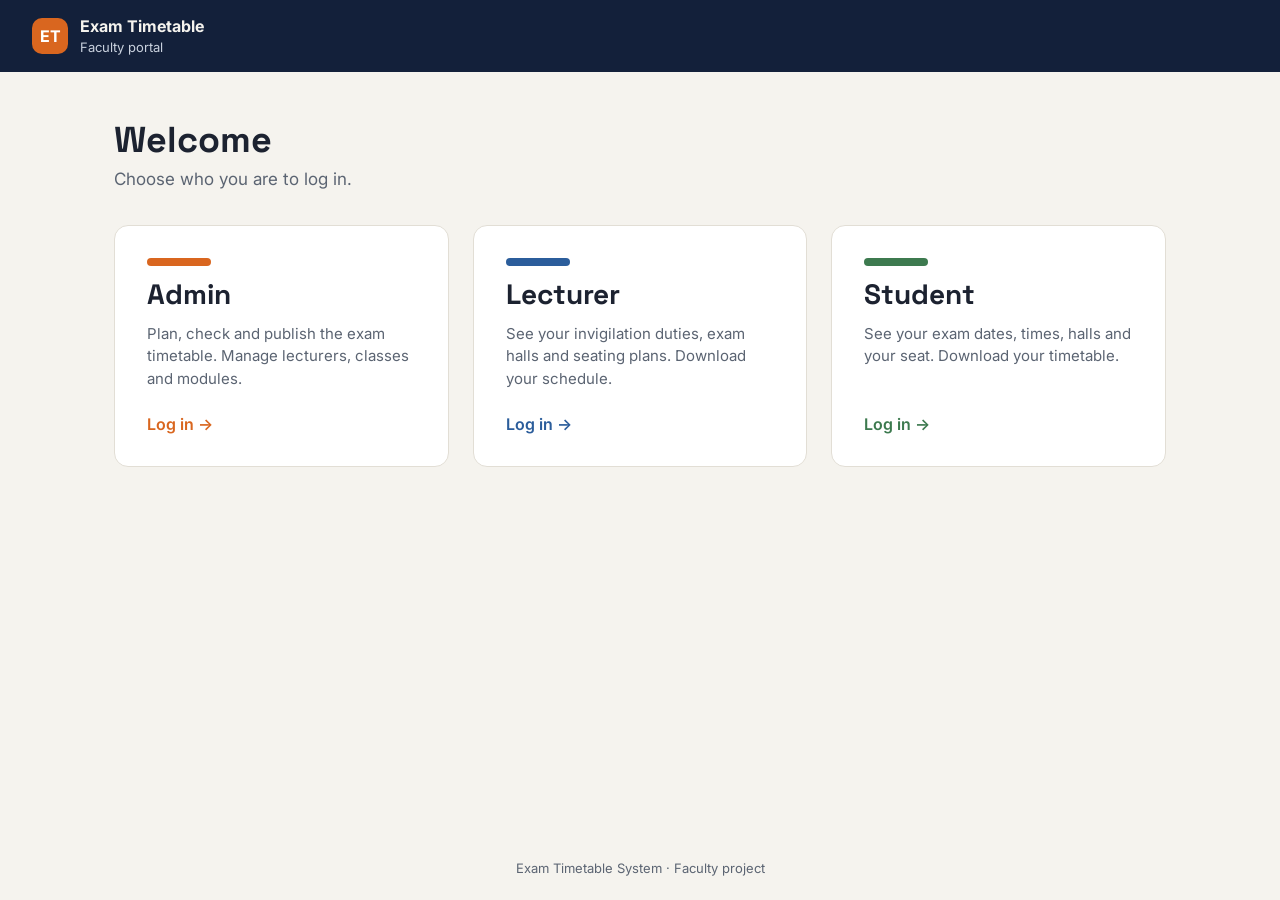
==== index.html @ 415d648c "Step 1: front page and logins" ====
<!DOCTYPE html>
<html lang="en">
<head>
  <meta charset="UTF-8">
  <meta name="viewport" content="width=device-width, initial-scale=1">
  <title>Exam Timetable — Faculty Portal</title>
  <link rel="preconnect" href="https://fonts.googleapis.com">
  <link href="https://fonts.googleapis.com/css2?family=Inter:wght@400;500;600;700&family=Space+Grotesk:wght@500;600;700&display=swap" rel="stylesheet">
  <link rel="stylesheet" href="css/style.css">
</head>
<body>
  <header class="topbar">
    <a class="brand" href="index.html">
      <div class="brand-mark">ET</div>
      <div class="brand-text"><strong>Exam Timetable</strong><span>Faculty portal</span></div>
    </a>
  </header>

  <main>
    <h1 class="page-title">Welcome</h1>
    <p class="page-sub">Choose who you are to log in.</p>

    <div class="roles">
      <a class="role-card admin" href="login.html?role=admin">
        <div class="bar"></div>
        <h2>Admin</h2>
        <p>Plan, check and publish the exam timetable. Manage lecturers, classes and modules.</p>
        <span class="go">Log in →</span>
      </a>
      <a class="role-card lecturer" href="login.html?role=lecturer">
        <div class="bar"></div>
        <h2>Lecturer</h2>
        <p>See your invigilation duties, exam halls and seating plans. Download your schedule.</p>
        <span class="go">Log in →</span>
      </a>
      <a class="role-card student" href="login.html?role=student">
        <div class="bar"></div>
        <h2>Student</h2>
        <p>See your exam dates, times, halls and your seat. Download your timetable.</p>
        <span class="go">Log in →</span>
      </a>
    </div>
  </main>

  <footer>Exam Timetable System · Faculty project</footer>
</body>
</html>
---- css/style.css ----
/* ===== Exam Timetable — shared styles ===== */
:root {
  --navy: #13203a;
  --navy-2: #1d2f52;
  --bg: #f5f3ee;
  --card: #ffffff;
  --line: #e2ded5;
  --ink: #1c2230;
  --muted: #5b6472;
  --orange: #d9661f;
  --blue: #2b5d9b;
  --green: #3d7a4f;
  --red: #b3261e;
  --radius: 14px;
}

* { box-sizing: border-box; margin: 0; padding: 0; }

body {
  font-family: "Inter", system-ui, sans-serif;
  background: var(--bg);
  color: var(--ink);
  min-height: 100vh;
  display: flex;
  flex-direction: column;
}

h1, h2, h3 { font-family: "Space Grotesk", "Inter", sans-serif; line-height: 1.15; }
a { color: inherit; }

/* ----- Top bar ----- */
.topbar {
  background: var(--navy);
  color: #f5f3ee;
  padding: 16px 32px;
  display: flex;
  align-items: center;
  justify-content: space-between;
  gap: 16px;
}
.brand { display: flex; align-items: center; gap: 12px; text-decoration: none; }
.brand-mark {
  width: 36px; height: 36px; border-radius: 10px;
  background: var(--orange); display: grid; place-items: center;
  font-weight: 700; color: #fff;
}
.brand-text strong { display: block; font-size: 16px; }
.brand-text span { font-size: 13px; color: #c9d1de; }
.topbar-right { display: flex; align-items: center; gap: 16px; font-size: 14px; color: #c9d1de; }

/* ----- Layout ----- */
main { flex: 1; width: 100%; max-width: 1100px; margin: 0 auto; padding: 48px 24px; }
.page-title { font-size: 36px; margin-bottom: 8px; }
.page-sub { color: var(--muted); font-size: 17px; margin-bottom: 36px; }
footer { text-align: center; color: var(--muted); font-size: 13px; padding: 24px; }

/* ----- Role cards (front page) ----- */
.roles { display: grid; grid-template-columns: repeat(auto-fit, minmax(260px, 1fr)); gap: 24px; }
.role-card {
  background: var(--card);
  border: 1px solid var(--line);
  border-radius: var(--radius);
  padding: 32px;
  text-decoration: none;
  display: flex;
  flex-direction: column;
  gap: 12px;
  transition: transform .15s, box-shadow .15s, border-color .15s;
}
.role-card:hover, .role-card:focus-visible {
  transform: translateY(-3px);
  box-shadow: 0 10px 28px rgba(19, 32, 58, .10);
  border-color: var(--accent);
  outline: none;
}
.role-card .bar { width: 64px; height: 8px; border-radius: 4px; background: var(--accent); }
.role-card h2 { font-size: 28px; }
.role-card p { color: var(--muted); font-size: 15px; line-height: 1.5; }
.role-card .go { margin-top: auto; padding-top: 12px; font-weight: 600; color: var(--accent); }
.admin    { --accent: var(--orange); }
.lecturer { --accent: var(--blue); }
.student  { --accent: var(--green); }

/* ----- Login form ----- */
.auth-box {
  max-width: 440px; margin: 0 auto;
  background: var(--card); border: 1px solid var(--line); border-radius: var(--radius);
  padding: 36px;
}
.auth-box .bar { width: 56px; height: 8px; border-radius: 4px; background: var(--accent); margin-bottom: 16px; }
.auth-box h1 { font-size: 30px; margin-bottom: 6px; }
.auth-box .hint { color: var(--muted); font-size: 14px; margin-bottom: 24px; }
.tabs { display: flex; background: var(--bg); border-radius: 10px; padding: 4px; margin-bottom: 20px; }
.tabs button {
  flex: 1; border: 0; background: transparent; padding: 10px; border-radius: 8px;
  font: inherit; font-weight: 600; color: var(--muted); cursor: pointer;
}
.tabs button.active { background: var(--card); color: var(--ink); box-shadow: 0 1px 3px rgba(0,0,0,.08); }

label { display: block; font-size: 14px; font-weight: 600; margin: 14px 0 6px; }
input, select {
  width: 100%; padding: 12px 14px; font: inherit; font-size: 15px;
  border: 1px solid var(--line); border-radius: 10px; background: #fff; color: var(--ink);
}
input:focus, select:focus { outline: 2px solid var(--accent, var(--blue)); outline-offset: 1px; border-color: transparent; }

.btn {
  display: inline-flex; align-items: center; justify-content: center; gap: 8px;
  padding: 12px 20px; border-radius: 10px; border: 0; cursor: pointer;
  font: inherit; font-weight: 600; font-size: 15px; text-decoration: none;
  background: var(--navy); color: #f5f3ee;
}
.btn:hover { background: var(--navy-2); }
.btn:disabled { opacity: .6; cursor: wait; }
.btn.full { width: 100%; margin-top: 22px; }
.btn.ghost { background: transparent; color: #f5f3ee; border: 1px solid #44557a; padding: 8px 14px; font-size: 14px; }
.btn.ghost:hover { background: var(--navy-2); }

.msg { margin-top: 16px; padding: 12px 14px; border-radius: 10px; font-size: 14px; line-height: 1.45; display: none; }
.msg.show { display: block; }
.msg.error { background: #fbe9e7; color: var(--red); }
.msg.ok    { background: #e7f3ea; color: var(--green); }
.back { display: inline-block; margin-top: 20px; font-size: 14px; color: var(--muted); }

/* ----- Big menu tiles (role home pages) ----- */
.tiles { display: grid; grid-template-columns: repeat(auto-fit, minmax(280px, 1fr)); gap: 24px; }
.tile {
  background: var(--card); border: 1px solid var(--line); border-radius: var(--radius);
  padding: 36px; text-decoration: none; display: flex; flex-direction: column; gap: 10px;
  transition: transform .15s, box-shadow .15s;
}
.tile:hover { transform: translateY(-3px); box-shadow: 0 10px 28px rgba(19,32,58,.10); }
.tile h2 { font-size: 26px; }
.tile p { color: var(--muted); font-size: 15px; line-height: 1.5; }
.tile .tag { font-size: 12px; font-weight: 700; letter-spacing: .08em; color: var(--accent, var(--orange)); }
.tile.soon { opacity: .55; pointer-events: none; }

.loading { color: var(--muted); padding: 40px 0; text-align: center; }

@media (max-width: 600px) {
  .topbar { padding: 14px 16px; }
  .brand-text span { display: none; }
  main { padding: 32px 16px; }
  .page-title { font-size: 28px; }
}
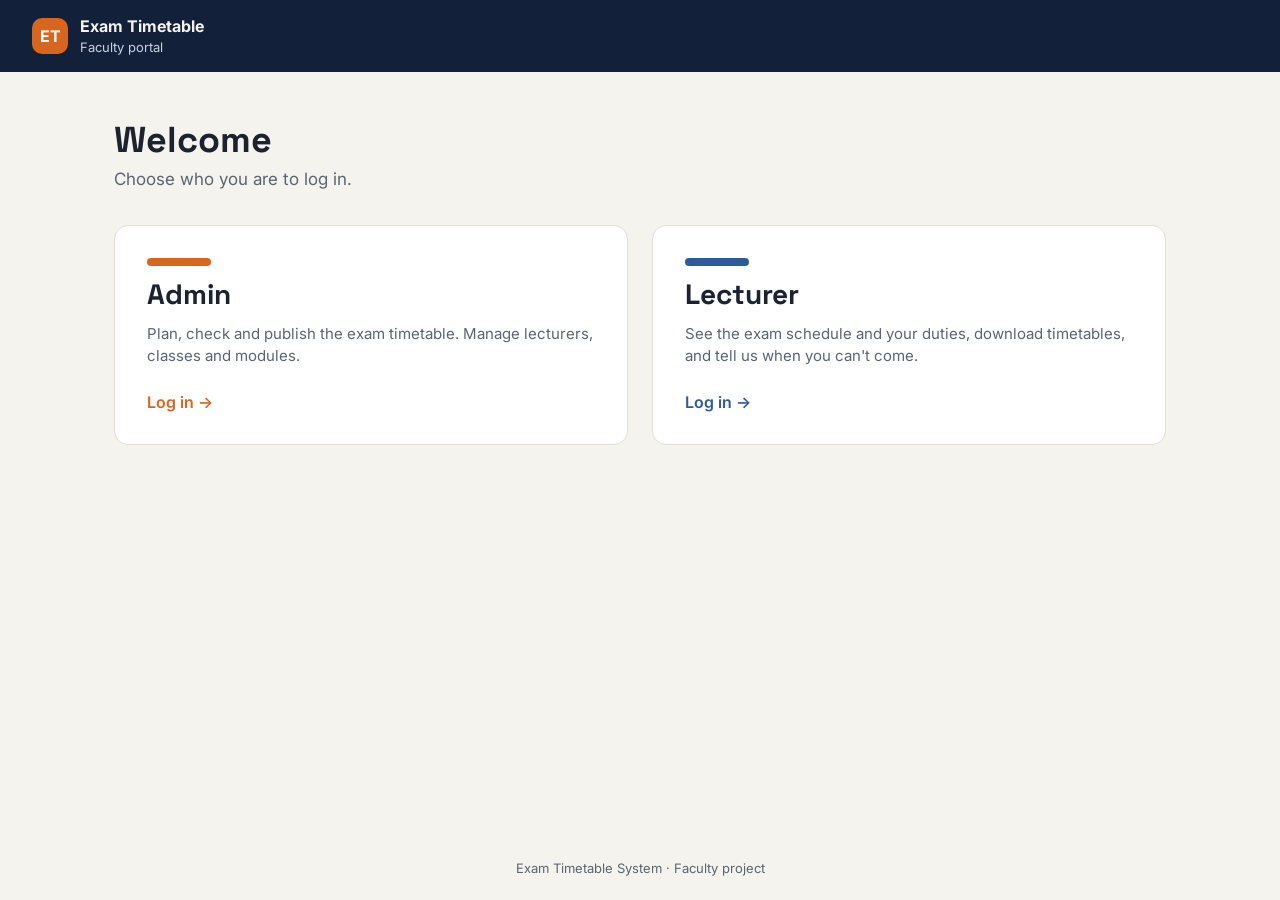
==== commit fb70f88c: "Add files via upload" ====
--- a/index.html
+++ b/index.html
@@ -30,13 +30,7 @@
       <a class="role-card lecturer" href="login.html?role=lecturer">
         <div class="bar"></div>
         <h2>Lecturer</h2>
-        <p>See your invigilation duties, exam halls and seating plans. Download your schedule.</p>
-        <span class="go">Log in →</span>
-      </a>
-      <a class="role-card student" href="login.html?role=student">
-        <div class="bar"></div>
-        <h2>Student</h2>
-        <p>See your exam dates, times, halls and your seat. Download your timetable.</p>
+        <p>See the exam schedule and your duties, download timetables, and tell us when you can't come.</p>
         <span class="go">Log in →</span>
       </a>
     </div>
